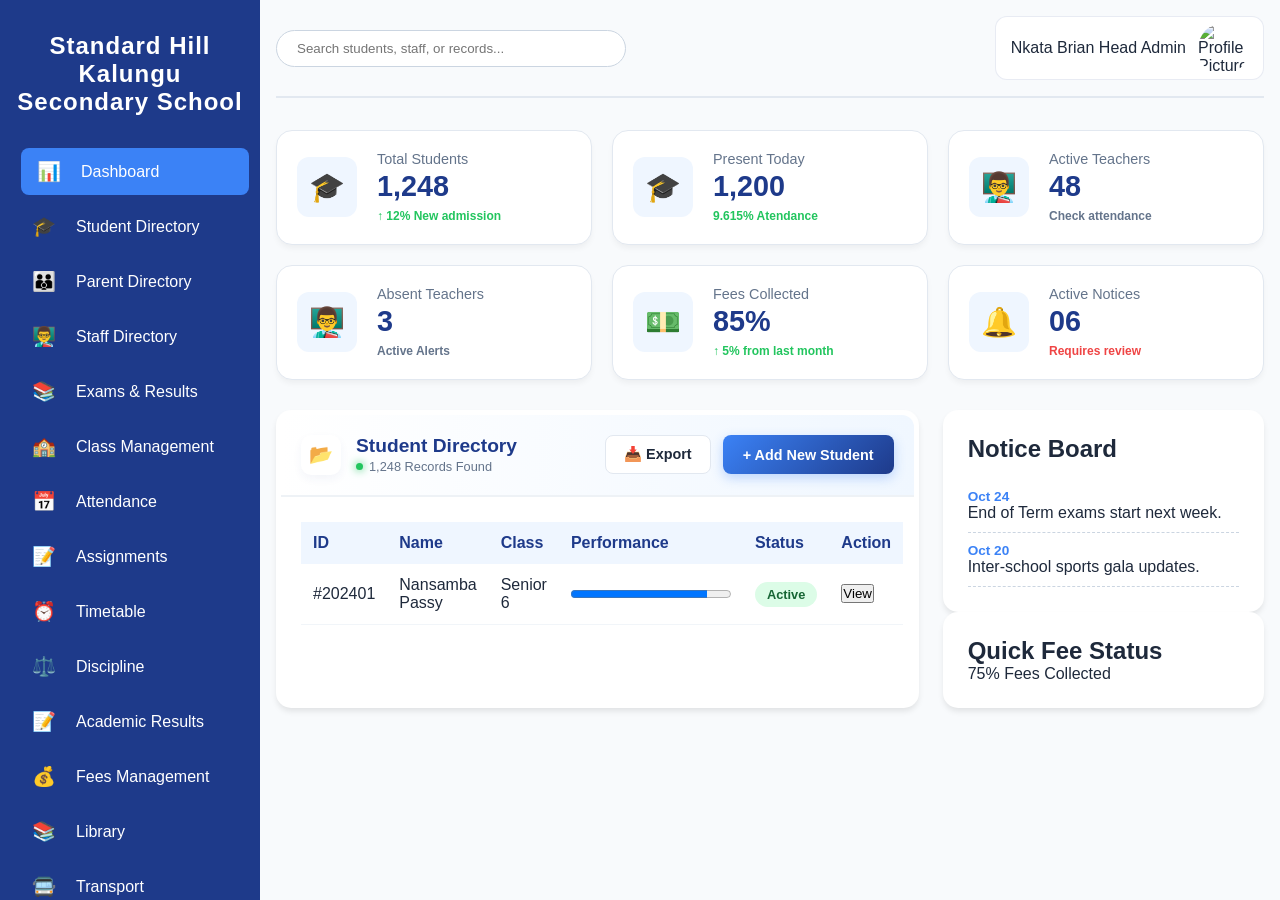
==== admin-home.html @ 6eb5aa43 "Add files via upload" ====
<!DOCTYPE html>
<html lang="en">
<head>
    <meta charset="UTF-8">
    <meta name="viewport" content="width=device-width, initial-scale=1.0">
    <title>Standard Hill Kalungu Secondary School Management System</title>
    <link rel="Stylesheet" href="Dashboard.css">
    <link rel="stylesheet" href="https://cdnjs.cloudflare.com/ajax/libs/font-awesome/6.4.0/css/all.min.css">
    <script src="main.js" defer></script>
</head>
<body>



<div class="app-wrapper">
    
<button class="hamburger" type="button" aria-label="Open menu" onclick="toggleSidebar()">
  ☰
</button>
  <aside class="sidebar" id="sidebar">
    <!-- your sidebar content exactly as-is -->
    <div class="logo">
      <h2>Standard Hill Kalungu Secondary School</h2>
    </div>
    
            <nav class="menu">
                <ul>
                <li class="active" onclick="showSection('dashboard')"><a href="Index.html"><span>📊</span> Dashboard</a></li>
                <li onclick="showSection('students')"><a href="student.html"><span>🎓</span> Student Directory</a></li>
                <li onclick="showSection('parents')"><a href="Parents.html"><span>👪</span> Parent Directory</a></li>
                <li onclick="showSection('staff')"><a href="Teachers.html"><span>👨‍🏫</span> Staff Directory</a></li>
                <li onclick="showSection('exams')"><a href="Report.html"><span>📚</span> Exams & Results</a></li>
                <li onclick="showSection('classes')"><a href="classes.html"><span>🏫</span> Class Management</a></li>
                <li onclick="showSection('attendance')"><a href="attendance.html"><span>📅</span> Attendance</a></li>
                <li onclick="showSection('assignments')"><a href="assignments.html"><span>📝</span> Assignments</a></li>
                <li onclick="showSection('timetable')"><a href="timetable.html"><span>⏰</span> Timetable</a></li>
                <li onclick="showSection('discipline')"><a href="discipline.html"><span>⚖️</span> Discipline</a></li>
                <li onclick="showSection('academics')"><a href="academics.html"><span>📝</span> Academic Results</a></li>
                <li onclick="showSection('fees')"><a href="finance.html"><span>💰</span> Fees Management</a></li>
                <li onclick="showSection('library')"><a href="library.html"><span>📚</span> Library</a></li>
                <li onclick="showSection('transport')"><a href="transport.html"><span>🚍</span> Transport</a></li>
                <li onclick="showSection('hostel')"><a href="hostel.html"><span>🏨</span> Hostel</a></li>
                <li onclick="showSection('health')"><a href="health.html"><span>🏥</span> Health Records</a></li>
                <li onclick="showSection('communication')"><a href="communication.html"><span>📞</span> Communication</a></li>
                <li onclick="showSection('events')"><a href="events.html"><span>🎉</span> Events</a></li>
                <li onclick="showSection('reports')"><a href="Report.html"><span>📈</span> Reports</a></li>
                <li onclick="showSection('notices')"><a href="notices.html"><span>🔔</span> Notices</a></li>
                <li onclick="showSection('settings')"><a href="settings.html"><span>⚙️</span> Settings</a></li>
                </ul>
            </nav>
  </aside>

  <!-- your main content wrapper -->
  
  
        <main class="main">
            
            <header class="top-header">
                <div class="search-container">
                    <input type="text" id="globalSearch" placeholder="Search students, staff, or records...">
                </div>
                <div class="System-profile" onclick="toggleProfileMenu()">
    <div class="profile-info">
        <span class="admin-name">Nkata Brian</span>
        <span class="admin-role">Head Admin</span>
    </div>
    <div class="profile-pic">
        <img src="Assets/Image/IMG-20260418-WA0035.jpg" class="profile-pic" alt="Profile Picture">
    </div>

    <div class="profile-dropdown" id="profileDropdown">
        <ul>
            <li><i class="icon">👤</i> My Profile</li>
            <li><i class="icon">⚙️</i> System Settings</li>
            <li><i class="icon">🔔</i> Notifications <span class="notif-count">3</span></li>
            <hr>
            <li class="logout-link"><i class="icon">🚪</i> Logout</li>
        </ul>
    </div>
  </div>
     </header>




     <section class="dashboard-stats">
    <div class="stat-card">
        <div class="stat-icon">🎓</div>
        <div class="stat-details">
            <h3>Total Students</h3>
            <p class="stat-number">1,248</p>
            <span class="stat-trend up">↑ 12% New admission</span>
        </div>
    </div>

    
    <div class="stat-card">
        <div class="stat-icon">🎓</div>
        <div class="stat-details">
            <h3>Present Today</h3>
            <p class="stat-number">1,200</p>
            <span class="stat-trend up">9.615% Atendance</span>
        </div>
    </div>

    <div class="stat-card">
        <div class="stat-icon">👨‍🏫</div>
        <div class="stat-details">
            <h3>Active Teachers</h3>
            <p class="stat-number">48</p>
            <span class="stat-trend">Check attendance</span>
        </div>
    </div>

    
    <div class="stat-card">
        <div class="stat-icon">👨‍🏫</div>
        <div class="stat-details">
            <h3>Absent Teachers</h3>
            <p class="stat-number">3</p>
            <span class="stat-trend">Active Alerts</span>
        </div>
    </div>

    <div class="stat-card">
        <div class="stat-icon">💵</div>
        <div class="stat-details">
            <h3>Fees Collected</h3>
            <p class="stat-number">85%</p>
            <span class="stat-trend up">↑ 5% from last month</span>
        </div>
    </div>

    <div class="stat-card">
        <div class="stat-icon">🔔</div>
        <div class="stat-details">
            <h3>Active Notices</h3>
            <p class="stat-number">06</p>
            <span class="stat-trend alert">Requires review</span>
        </div>
    </div>
</section>







<div class="content-grid">             
 <section class="data-table-container glass-card">
<div class="section-header">
    <div class="header-left">
        <div class="header-icon">📂</div>
        <div class="header-text">
            <h2>Student Directory</h2>
            <div class="header-status">
                <span class="status-dot"></span>
                <span class="status-count">1,248 Records Found</span>
            </div>
        </div>
    </div>
    
    <div class="header-actions">
        <button class="btn-secondary">📥 Export</button>
        <button class="btn-primary">+ Add New Student</button>
    </div>
</div>
 <table class="styled-table">
    <thead>
        <tr>
            <th>ID</th>
             <th>Name</th>
             <th>Class</th>
             <th>Performance</th>
             <th>Status</th>
             <th>Action</th>
             </tr>
             </thead>
             <tbody id="studentTableBody">
             <tr>
             <td>#202401</td>
             <td>Nansamba Passy</td>
             <td>Senior 6</td>
             <td><progress value="85" max="100"></progress></td>
             <td><span class="badge badge-green">Active</span></td>
             <td><button class="btn-view">View</button></td>
             </tr>
             </tbody>
             </table>
             </section>

                <aside class="right-modules">
                    <div class="notice-board glass-card">
                        <h2>Notice Board</h2>
                        <ul class="notice-list">
                            <li>
                                <span class="date">Oct 24</span>
                                <p>End of Term exams start next week.</p>
                            </li>
                            <li>
                                <span class="date">Oct 20</span>
                                <p>Inter-school sports gala updates.</p>
                            </li>
                        </ul>
                    </div>

                    <div class="fee-tracker glass-card">
                        <h2>Quick Fee Status</h2>
                        <div class="chart-placeholder">
                            <p>75% Fees Collected</p>
                        </div>
                    </div>
                </aside>

            </div>
        </main>
    </div>

    <script src="script.js"></script>
</body>
</html>
---- Dashboard.css ----
/* --- Root Variables for Easy Customization --- */
:root {
    --primary-blue: #1e3a8a;       /* Deep Royal Blue */
    --accent-blue: #3b82f6;        /* Bright Action Blue */
    --background-white: #f8fafc;   /* Soft Off-White */
    --pure-white: #ffffff;
    --text-dark: #1e293b;
    --text-light: #64748b;
    --transition-speed: 0.3s;
}

/* --- Base Reset --- */
* {
    margin: 0;
    padding: 0;
    box-sizing: border-box;
    font-family: 'Segoe UI', Roboto, Helvetica, Arial, sans-serif;
}

body {
    background-color: var(--background-white);
    color: var(--text-dark);
    overflow-x: hidden;
}

/* --- Entry Animation --- */
@keyframes slideUp {
    from { opacity: 0; transform: translateY(20px); }
    to { opacity: 1; transform: translateY(0); }
}

/* --- System Profile Container --- */
.System-profile {
    position: relative; /* Essential for dropdown positioning */
    display: flex;
    align-items: center;
    gap: 12px;
    padding: 6px 15px;
    background: rgba(255, 255, 255, 0.9);
    backdrop-filter: blur(5px);
    border: 1px solid rgba(30, 58, 138, 0.1);
    border-radius: 12px;
    cursor: pointer;
    transition: all 0.3s ease;
    user-select: none;
}

/* --- Dropdown Menu Styling --- */
.profile-dropdown {
    position: absolute relative to the profile container;
    top: calc(100% + 10px);
    right: 0;
    width: 200px;
    background: white;
    border-radius: 12px;
    box-shadow: 0 10px 25px rgba(0, 0, 0, 0.1);
    border: 1px solid #f1f5f9;
    padding: 10px 0;
    display: none; /* Hidden by default */
    z-index: 9999;
    animation: fadeInDown 0.3s ease;
}

.System-profile:hover {
    background: #ffffff;
    box-shadow: 0 5px 15px rgba(0, 0, 0, 0.05);
}


.profile-dropdown.show {
    display: block;
}

.profile-dropdown ul {
    list-style: none;
}

.profile-dropdown li {
    padding: 10px 20px;
    font-size: 0.9rem;
    color: #475569;
    display: flex;
    align-items: center;
    gap: 10px;
    transition: background 0.2s;
}

.profile-dropdown li:hover {
    background: #eff6ff;
    color: var(--accent-blue);
}

.logout-link {
    color: #ef4444 !important;
}

.notif-count {
    background: #ef4444;
    color: white;
    font-size: 0.7rem;
    padding: 2px 6px;
    border-radius: 10px;
    margin-left: auto;
}

/* --- Keyframes --- */
@keyframes fadeInDown {
    from { opacity: 0; transform: translateY(-10px); }
    to { opacity: 1; transform: translateY(0); }
}


/* --- Layout Wrapper --- */
.app-wrapper {
    display: flex;
    min-height: 100vh;
}

/* --- Sidebar Styling --- */
.sidebar {
    width: 260px;
    background-color: var(--primary-blue);
    color: var(--pure-white);
    padding: 2rem 1rem;
    position: fixed;
    height: 100vh;
    transition: width var(--transition-speed);
}

.logo h2 {
    text-align: center;
    margin-bottom: 2rem;
    font-weight: 800;
    letter-spacing: 1px;
    color: var(--pure-white);
}

.menu ul {
    list-style: none;
}

.menu li {
    padding: 12px 15px;
    margin-bottom: 8px;
    border-radius: 8px;
    cursor: pointer;
    transition: all var(--transition-speed);
    font-weight: 500;
}

.menu li:hover, .menu li.active {
    background-color: var(--accent-blue);
    transform: translateX(5px);
}

/* --- Main Content Area --- */
.main-content {
    flex: 1;
    margin-left: 260px; /* Offset for fixed sidebar */
    padding: 2rem;
    animation: slideUp 0.8s ease-out;
}

/* --- Top Header --- */
.top-header {
    display: flex;
    justify-content: space-between;
    align-items: center;
    margin-bottom: 2rem;
    padding-bottom: 1rem;
    border-bottom: 2px solid #e2e8f0;
}

#globalSearch {
    padding: 10px 20px;
    width: 350px;
    border: 1px solid #cbd5e1;
    border-radius: 25px;
    outline: none;
    transition: border-color var(--transition-speed);
}

#globalSearch:focus {
    border-color: var(--accent-blue);
    box-shadow: 0 0 8px rgba(59, 130, 246, 0.2);
}

/* --- Dashboard Statistics (Blue Cards) --- */
.dashboard-stats {
    display: grid;
    grid-template-columns: repeat(auto-fit, minmax(250px, 1fr));
    gap: 1.5rem;
    margin-bottom: 2rem;
}

.glass-card {
    background: var(--pure-white);
    padding: 1.5rem;
    border-radius: 15px;
    box-shadow: 0 4px 6px -1px rgba(0, 0, 0, 0.1);
    border: 1px solid rgba(255, 255, 255, 0.3);
    transition: transform var(--transition-speed), box-shadow var(--transition-speed);
}

.glass-card:hover {
    transform: translateY(-5px);
    box-shadow: 0 10px 15px -3px rgba(0, 0, 0, 0.1);
}

.stat {
    font-size: 2.5rem;
    font-weight: bold;
    color: var(--primary-blue);
    margin: 10px 0;
}

/* --- Table Styling --- */
.styled-table {
    width: 100%;
    border-collapse: collapse;
    margin-top: 1rem;
}

.styled-table th {
    background-color: #eff6ff;
    color: var(--primary-blue);
    text-align: left;
    padding: 12px;
}

.styled-table td {
    padding: 12px;
    border-bottom: 1px solid #f1f5f9;
}

.styled-table tr:hover {
    background-color: #f8fafc;
}

/* --- Buttons --- */
.btn-primary {
    background-color: var(--accent-blue);
    color: white;
    border: none;
    padding: 10px 20px;
    border-radius: 8px;
    cursor: pointer;
    font-weight: 600;
    transition: background var(--transition-speed);
}

.btn-primary:hover {
    background-color: var(--primary-blue);
}

/* --- Badges --- */
.badge {
    padding: 5px 12px;
    border-radius: 20px;
    font-size: 0.8rem;
    font-weight: bold;
}

.badge-green { background-color: #dcfce7; color: #166534; }

/* --- Content Grid --- */
.content-grid {
    display: grid;
    grid-template-columns: 2fr 1fr;
    gap: 1.5rem;
}

.notice-list {
    list-style: none;
    margin-top: 1rem;
}

.notice-list li {
    padding: 10px 0;
    border-bottom: 1px dashed #cbd5e1;
}

.date {
    font-weight: bold;
    color: var(--accent-blue);
    font-size: 0.85rem;
    display: block;
}

/* --- Responsive Adjustments --- */
@media (max-width: 1024px) {
    .content-grid {
        grid-template-columns: 1fr;
    }
    
    .sidebar {
        width: 80px;
    }
    
    .sidebar h2, .menu li span {
        display: none;
    }
    
    .main-content {
        margin-left: 80px;
    }
}

/* --- 1. The Responsive Container Strategy --- */
.app-wrapper {
    display: flex;
    min-height: 100vh;
    width: 100%;
}

/* --- 2. Fluid Sidebar --- */
.sidebar {
    width: 260px;
    background-color: var(--primary-blue);
    position: fixed;
    height: 100vh;
    transition: all 0.3s cubic-bezier(0.4, 0, 0.2, 1);
    z-index: 1000;
}

/* --- 3. Main Content Fluidity --- */
.main-content {
    flex: 1;
    margin-left: 260px; /* Sidebar width */
    padding: 2rem;
    width: calc(100% - 260px);
    transition: all 0.3s ease;
}

/* --- 4. Responsive Grid for Cards --- */
.dashboard-stats {
    display: grid;
    /* This line automatically fits cards based on screen width */
    grid-template-columns: repeat(auto-fit, minmax(280px, 1fr));
    gap: 1.5rem;
    margin-bottom: 2rem;
}

/* --- 5. Table Portability (The scroll trick) --- */
.data-table-container {
    width: 100%;
    overflow-x: auto; /* Adds horizontal scroll on mobile so table doesn't break */
    -webkit-overflow-scrolling: touch;
}

.styled-table {
    min-width: 600px; /* Ensures table stays readable on small screens */
}

/* --- 6. MEDIA QUERIES (The Portability Logic) --- */

/* Tablet & Large Phones (Max 1024px) */
@media (max-width: 1024px) {
    .sidebar {
        width: 80px;
    }
    
    .sidebar h2, .menu li span {
        display: none; /* Hide text, keep icons if you have them */
    }

    .main-content {
        margin-left: 80px;
        width: calc(100% - 80px);
        padding: 1.5rem;
    }

    #globalSearch {
        width: 200px;
    }
}

/* Mobile Devices (Max 768px) */
@media (max-width: 768px) {
    .app-wrapper {
        flex-direction: column; /* Stack sidebar on top of content */
    }

    .sidebar {
        position: relative;
        width: 100%;
        height: auto;
        padding: 1rem;
    }

    .sidebar h2 {
        margin-bottom: 1rem;
    }

    .menu ul {
        overflow-x: auto;
        padding-bottom: 10px;
    }

    .menu li {
        margin-right: 10px;
        margin-bottom: 0;
        white-space: nowrap;
    }

    .main-content {
        margin-left: 0;
        width: 100%;
        padding: 1rem;
    }

    .content-grid {
        grid-template-columns: 1fr; /* Force 1 column for table and notice board */
    }

    .top-header {
        flex-direction: column;
        gap: 1rem;
        align-items: flex-start;
    }

    #globalSearch {
        width: 100%;
    }
}

/* Large Monitors (Over 1600px) */
@media (min-width: 1600px) {
    .main-content {
        max-width: 1400px; /* Prevents text from being too long to read */
        margin-right: auto;
    }
}

/* Container for the stats */
.dashboard-stats {
    display: grid;
    /* Auto-fit: Automatically adds columns based on space */
    /* Minmax: Never smaller than 250px, but takes up 1 fraction of space */
    grid-template-columns: repeat(auto-fit, minmax(250px, 1fr));
    gap: 20px;
    margin-bottom: 30px;
}

/* Individual Card Styling */
.stat-card {
    position: relative;
    background: var(--pure-white);
    padding: 20px;
    border-radius: 16px;
    display: flex;
    align-items: center;
    gap: 20px;
    border: 1px solid #e2e8f0;
    box-shadow: 0 4px 6px -1px rgba(0, 0, 0, 0.05);
    transition: all 0.3s ease;
    animation: slideUp 0.5s ease forwards;
}

.stat-card:hover {
    transform: translateY(-8px);
    box-shadow: 0 20px 25px -5px rgba(30, 58, 138, 0.1);
    border-color: var(--accent-blue);
}

/* The Icon Circle */
.stat-icon {
    width: 60px;
    height: 60px;
    background: #eff6ff; /* Very light blue */
    border-radius: 12px;
    display: flex;
    align-items: center;
    justify-content: center;
    font-size: 1.8rem;
    color: var(--primary-blue);
}

/* Text details inside the card */
.stat-details h3 {
    font-size: 0.9rem;
    color: var(--text-light);
    margin-bottom: 5px;
    font-weight: 500;
}

.stat-number {
    font-size: 1.8rem;
    font-weight: 800;
    color: var(--primary-blue);
    line-height: 1;
    margin-bottom: 5px;
}

/* Trend labels (Up, Alert, etc.) */
.stat-trend {
    font-size: 0.75rem;
    font-weight: 600;
    color: var(--text-light);
}

.stat-trend.up {
    color: #22c55e; /* Green for growth */
}

.stat-trend.alert {
    color: #ef4444; /* Red for warnings */
}

/* Large Monitor Adjustment: Prevent cards from getting too wide */
@media (min-width: 1800px) {
    .dashboard-stats {
        grid-template-columns: repeat(4, 1fr);
    }
}






/* --- Enhanced Section Header --- */
.section-header {
    display: flex;
    justify-content: space-between;
    align-items: center;
    padding: 20px;
    /* Soft gradient from white to very light blue */
    background: linear-gradient(to right, #ffffff, #f0f7ff);
    border-radius: 12px 12px 0 0; 
    border-bottom: 2px solid #eef2f6;
    /* Pull the header to the edge of the glass-card padding */
    margin: -20px -20px 25px -20px; 
}

/* Left Content: Icon + Title */
.header-left {
    display: flex;
    align-items: center;
    gap: 15px;
}

.header-icon {
    width: 40px;
    height: 40px;
    background: var(--pure-white);
    border-radius: 10px;
    display: flex;
    align-items: center;
    justify-content: center;
    font-size: 1.2rem;
    box-shadow: 0 4px 10px rgba(30, 58, 138, 0.05);
}

.header-text h2 {
    font-size: 1.2rem;
    color: var(--primary-blue);
    font-weight: 700;
    margin: 0;
}

/* Status Indicator (The "Live" look) */
.header-status {
    display: flex;
    align-items: center;
    gap: 6px;
    margin-top: 2px;
}

.status-dot {
    width: 7px;
    height: 7px;
    background-color: #22c55e; /* Vibrant Green */
    border-radius: 50%;
    box-shadow: 0 0 8px #22c55e;
}

.status-count {
    font-size: 0.8rem;
    color: var(--text-light);
    font-weight: 500;
}

/* --- Action Buttons --- */
.header-actions {
    display: flex;
    gap: 12px;
}

.btn-primary {
    background: linear-gradient(135deg, var(--accent-blue), var(--primary-blue));
    color: white;
    padding: 10px 20px;
    border-radius: 8px;
    border: none;
    font-weight: 600;
    font-size: 0.9rem;
    cursor: pointer;
    transition: all 0.3s cubic-bezier(0.175, 0.885, 0.32, 1.275);
    box-shadow: 0 4px 12px rgba(59, 130, 246, 0.3);
}

.btn-primary:hover {
    transform: scale(1.03) translateY(-2px);
    box-shadow: 0 6px 18px rgba(30, 58, 138, 0.35);
}

.btn-secondary {
    background: var(--pure-white);
    color: var(--text-dark);
    padding: 10px 18px;
    border-radius: 8px;
    border: 1px solid #e2e8f0;
    font-weight: 600;
    font-size: 0.9rem;
    cursor: pointer;
    transition: all 0.2s;
}

.btn-secondary:hover {
    background: #f8fafc;
    border-color: var(--accent-blue);
    color: var(--accent-blue);
}

/* Mobile Responsiveness */
@media (max-width: 600px) {
    .section-header {
        flex-direction: column;
        align-items: flex-start;
        gap: 15px;
    }
    
    .header-actions {
        width: 100%;
    }
    
    .header-actions button {
        flex: 1;
    }
}

.menu ul li a {
    color: #ffffff; /* Sets the link text color to white */
    text-decoration: none; /* Removes the underline from the links */
    display: flex; /* Ensures the icon and text stay aligned */
    align-items: center;
    gap: 10px;
    width: 100%; /* Makes the entire area clickable */
}

/* Optional: Ensures the color stays white even after clicking (visited) */
.menu ul li a:visited {
    color: #ffffff;
}

.profile-pic {
    width: 50px;
    height: 50px;
    border-radius: 50%;
    object-fit: cover;
}


/* ===== Mobile default ===== */
@media (max-width: 768px) {
  .sidebar{
    position: fixed;
    top: 0;
    left: 0;
    height: 100vh;
    width: 85%;
    max-width: 320px;

    transform: translateX(-100%);
    transition: transform .25s ease;
    z-index: 9998;

    overflow-y: auto;
  }

  .sidebar.open{
    transform: translateX(0);
  }

  /* Make the menu links appear in a vertical raw/stack */
  .menu ul{
    display: flex;
    flex-direction: column; /* raw vertical */
    gap: 10px;
    padding: 14px 12px;
  }

  .menu ul li{
    list-style: none;
    opacity: 0;
    transform: translateY(-18px); /* start slightly above */
    transition: opacity .25s ease, transform .25s ease;
  }

  /* When sidebar opens, animate items downward (stagger) */
  .sidebar.open .menu ul li{
    opacity: 1;
    transform: translateY(0);
  }

  /* Stagger effect: adjust delays if you want faster/slower */
  .sidebar.open .menu ul li:nth-child(1){ transition-delay: 0ms; }
  .sidebar.open .menu ul li:nth-child(2){ transition-delay: 40ms; }
  .sidebar.open .menu ul li:nth-child(3){ transition-delay: 80ms; }
  .sidebar.open .menu ul li:nth-child(4){ transition-delay: 120ms; }
  .sidebar.open .menu ul li:nth-child(5){ transition-delay: 160ms; }
  .sidebar.open .menu ul li:nth-child(6){ transition-delay: 200ms; }
  .sidebar.open .menu ul li:nth-child(7){ transition-delay: 240ms; }
  .sidebar.open .menu ul li:nth-child(8){ transition-delay: 280ms; }
  .sidebar.open .menu ul li:nth-child(9){ transition-delay: 320ms; }
  .sidebar.open .menu ul li:nth-child(10){ transition-delay: 360ms; }
  .sidebar.open .menu ul li:nth-child(11){ transition-delay: 400ms; }
  .sidebar.open .menu ul li:nth-child(12){ transition-delay: 440ms; }
  .sidebar.open .menu ul li:nth-child(13){ transition-delay: 480ms; }
  .sidebar.open .menu ul li:nth-child(14){ transition-delay: 520ms; }
  .sidebar.open .menu ul li:nth-child(15){ transition-delay: 560ms; }
  .sidebar.open .menu ul li:nth-child(16){ transition-delay: 600ms; }
  .sidebar.open .menu ul li:nth-child(17){ transition-delay: 640ms; }
  .sidebar.open .menu ul li:nth-child(18){ transition-delay: 680ms; }
  .sidebar.open .menu ul li:nth-child(19){ transition-delay: 720ms; }
  .sidebar.open .menu ul li:nth-child(20){ transition-delay: 760ms; }
}

/* If you have a desktop sidebar, keep your existing styles there */

/* Base layout */
.app-wrapper{
  display: flex;
  min-height: 100vh;
}

/* Sidebar default (desktop/tablet) */
.sidebar{
  width: 260px;               /* adjust if needed */
  flex: 0 0 260px;
  color: #fff;
  position: sticky;          /* desktop */
  top: 0;
  height: 100vh;
  overflow-y: auto;
  transition: transform .25s ease;
}

/* Main content */
.main{
  flex: 1;
  padding: 16px;
}

/* Hamburger button hidden on desktop */
.hamburger{
  display: none;
  position: fixed;
  top: 14px;
  right: 14px;
  z-index: 9999;
  background: blue;
  color: #fff;
  border: 0;
  width: 44px;
  height: 44px;
  border-radius: 10px;
  cursor: pointer;
  font-size: 20px;
}

/* ---- Mobile behavior ---- */
@media (max-width: 768px){
  .app-wrapper{
    display: block; /* so sidebar can overlay */
  }

  /* Show hamburger */
  .hamburger{
    display: block;
  }

  /* Sidebar becomes overlay drawer */
  .sidebar{
    position: fixed;
    top: 0;
    left: 0;
    height: 100vh;
    transform: translateX(-100%); /* hidden by default */
    z-index: 9998;
    width: 85%;
    flex: 0 0 85%;
    box-shadow: 6px 0 20px rgba(0,0,0,.35);
  }

  /* When open */
  .sidebar.open{
    transform: translateX(0);
  }

  /* Optional: dim background (if you want) */
  /* You can implement an overlay if desired; simplest version without overlay works fine */
}



/* Ensure the sidebar is visible when toggled on mobile */
#sidebar.active {
    left: 0;
    width: 250px; /* Adjust based on your design */
    display: block !important;
}

/* Specific styling for the icons inside the menu */
.menu ul li a span {
    display: inline-block;
    margin-right: 10px;
    font-size: 1.2rem; /* Makes icons slightly larger for touch targets */
    min-width: 25px;   /* Keeps icons aligned vertically */
    text-align: center;
}

@media (max-width: 768px) {
    /* If you want to show ONLY icons on very small screens to save space */
    /* Uncomment the lines below if that is your preference */
    /* .menu ul li a {
        text-align: center;
    }
    .menu ul li a span {
        margin-right: 0;
        font-size: 1.5rem;
    }
    */
}
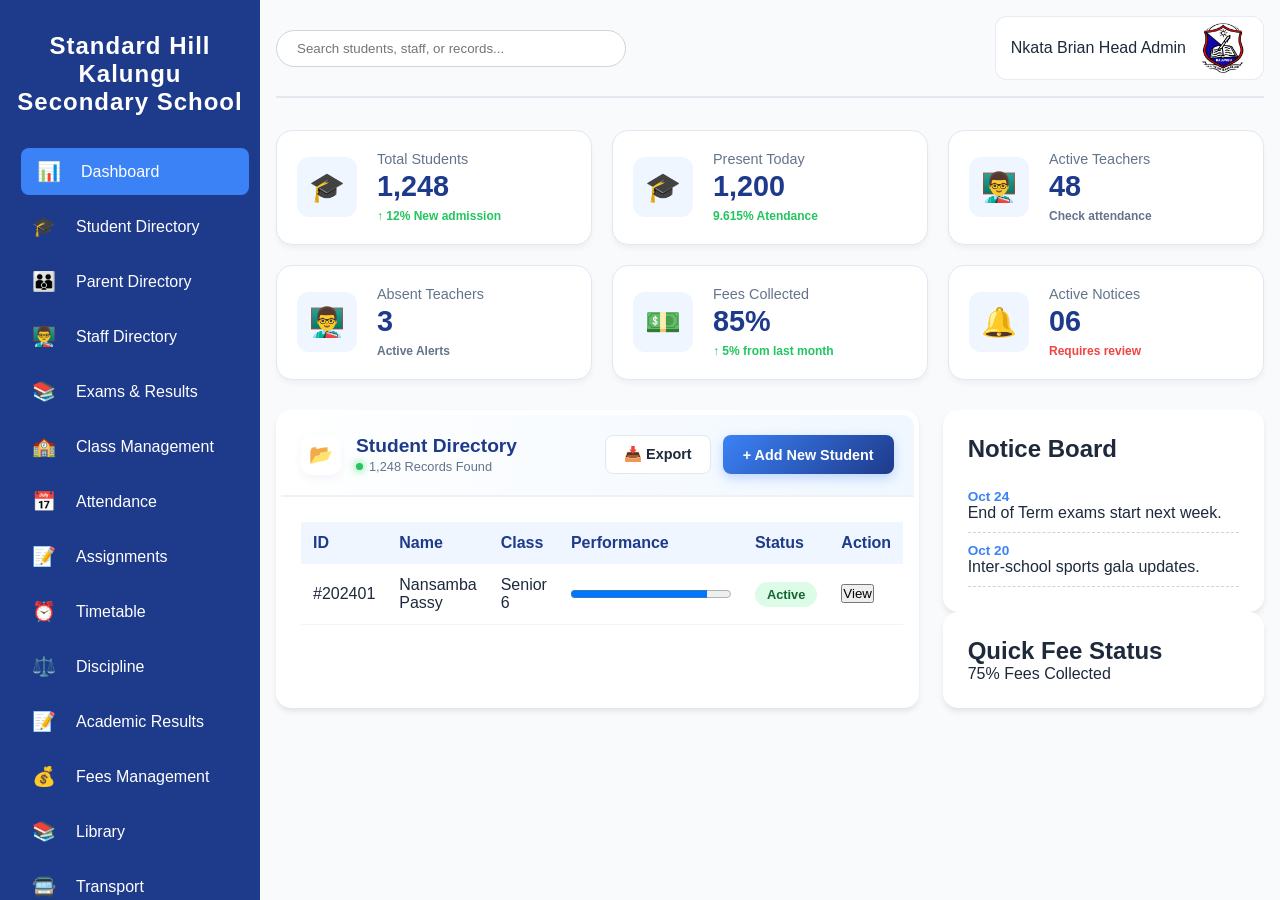
==== commit 067f822b: "Update admin-home.html" ====
--- a/admin-home.html
+++ b/admin-home.html
@@ -4,7 +4,7 @@
     <meta charset="UTF-8">
     <meta name="viewport" content="width=device-width, initial-scale=1.0">
     <title>Standard Hill Kalungu Secondary School Management System</title>
-    <link rel="Stylesheet" href="Dashboard.css">
+    <link rel="Stylesheet" href="dashboard.css">
     <link rel="stylesheet" href="https://cdnjs.cloudflare.com/ajax/libs/font-awesome/6.4.0/css/all.min.css">
     <script src="main.js" defer></script>
 </head>
@@ -65,7 +65,7 @@
         <span class="admin-role">Head Admin</span>
     </div>
     <div class="profile-pic">
-        <img src="Assets/Image/IMG-20260418-WA0035.jpg" class="profile-pic" alt="Profile Picture">
+        <img src="IMG-20260418-WA0035.jpg" class="profile-pic" alt="Profile Picture">
     </div>
 
     <div class="profile-dropdown" id="profileDropdown">
@@ -219,4 +219,4 @@
 
     <script src="script.js"></script>
 </body>
-</html>+</html>
--- a/dashboard.css
+++ b/dashboard.css
@@ -0,0 +1,835 @@
+/* --- Root Variables for Easy Customization --- */
+:root {
+    --primary-blue: #1e3a8a;       /* Deep Royal Blue */
+    --accent-blue: #3b82f6;        /* Bright Action Blue */
+    --background-white: #f8fafc;   /* Soft Off-White */
+    --pure-white: #ffffff;
+    --text-dark: #1e293b;
+    --text-light: #64748b;
+    --transition-speed: 0.3s;
+}
+
+/* --- Base Reset --- */
+* {
+    margin: 0;
+    padding: 0;
+    box-sizing: border-box;
+    font-family: 'Segoe UI', Roboto, Helvetica, Arial, sans-serif;
+}
+
+body {
+    background-color: var(--background-white);
+    color: var(--text-dark);
+    overflow-x: hidden;
+}
+
+/* --- Entry Animation --- */
+@keyframes slideUp {
+    from { opacity: 0; transform: translateY(20px); }
+    to { opacity: 1; transform: translateY(0); }
+}
+
+/* --- System Profile Container --- */
+.System-profile {
+    position: relative; /* Essential for dropdown positioning */
+    display: flex;
+    align-items: center;
+    gap: 12px;
+    padding: 6px 15px;
+    background: rgba(255, 255, 255, 0.9);
+    backdrop-filter: blur(5px);
+    border: 1px solid rgba(30, 58, 138, 0.1);
+    border-radius: 12px;
+    cursor: pointer;
+    transition: all 0.3s ease;
+    user-select: none;
+}
+
+/* --- Dropdown Menu Styling --- */
+.profile-dropdown {
+    position: absolute relative to the profile container;
+    top: calc(100% + 10px);
+    right: 0;
+    width: 200px;
+    background: white;
+    border-radius: 12px;
+    box-shadow: 0 10px 25px rgba(0, 0, 0, 0.1);
+    border: 1px solid #f1f5f9;
+    padding: 10px 0;
+    display: none; /* Hidden by default */
+    z-index: 9999;
+    animation: fadeInDown 0.3s ease;
+}
+
+.System-profile:hover {
+    background: #ffffff;
+    box-shadow: 0 5px 15px rgba(0, 0, 0, 0.05);
+}
+
+
+.profile-dropdown.show {
+    display: block;
+}
+
+.profile-dropdown ul {
+    list-style: none;
+}
+
+.profile-dropdown li {
+    padding: 10px 20px;
+    font-size: 0.9rem;
+    color: #475569;
+    display: flex;
+    align-items: center;
+    gap: 10px;
+    transition: background 0.2s;
+}
+
+.profile-dropdown li:hover {
+    background: #eff6ff;
+    color: var(--accent-blue);
+}
+
+.logout-link {
+    color: #ef4444 !important;
+}
+
+.notif-count {
+    background: #ef4444;
+    color: white;
+    font-size: 0.7rem;
+    padding: 2px 6px;
+    border-radius: 10px;
+    margin-left: auto;
+}
+
+/* --- Keyframes --- */
+@keyframes fadeInDown {
+    from { opacity: 0; transform: translateY(-10px); }
+    to { opacity: 1; transform: translateY(0); }
+}
+
+
+/* --- Layout Wrapper --- */
+.app-wrapper {
+    display: flex;
+    min-height: 100vh;
+}
+
+/* --- Sidebar Styling --- */
+.sidebar {
+    width: 260px;
+    background-color: var(--primary-blue);
+    color: var(--pure-white);
+    padding: 2rem 1rem;
+    position: fixed;
+    height: 100vh;
+    transition: width var(--transition-speed);
+}
+
+.logo h2 {
+    text-align: center;
+    margin-bottom: 2rem;
+    font-weight: 800;
+    letter-spacing: 1px;
+    color: var(--pure-white);
+}
+
+.menu ul {
+    list-style: none;
+}
+
+.menu li {
+    padding: 12px 15px;
+    margin-bottom: 8px;
+    border-radius: 8px;
+    cursor: pointer;
+    transition: all var(--transition-speed);
+    font-weight: 500;
+}
+
+.menu li:hover, .menu li.active {
+    background-color: var(--accent-blue);
+    transform: translateX(5px);
+}
+
+/* --- Main Content Area --- */
+.main-content {
+    flex: 1;
+    margin-left: 260px; /* Offset for fixed sidebar */
+    padding: 2rem;
+    animation: slideUp 0.8s ease-out;
+}
+
+/* --- Top Header --- */
+.top-header {
+    display: flex;
+    justify-content: space-between;
+    align-items: center;
+    margin-bottom: 2rem;
+    padding-bottom: 1rem;
+    border-bottom: 2px solid #e2e8f0;
+}
+
+#globalSearch {
+    padding: 10px 20px;
+    width: 350px;
+    border: 1px solid #cbd5e1;
+    border-radius: 25px;
+    outline: none;
+    transition: border-color var(--transition-speed);
+}
+
+#globalSearch:focus {
+    border-color: var(--accent-blue);
+    box-shadow: 0 0 8px rgba(59, 130, 246, 0.2);
+}
+
+/* --- Dashboard Statistics (Blue Cards) --- */
+.dashboard-stats {
+    display: grid;
+    grid-template-columns: repeat(auto-fit, minmax(250px, 1fr));
+    gap: 1.5rem;
+    margin-bottom: 2rem;
+}
+
+.glass-card {
+    background: var(--pure-white);
+    padding: 1.5rem;
+    border-radius: 15px;
+    box-shadow: 0 4px 6px -1px rgba(0, 0, 0, 0.1);
+    border: 1px solid rgba(255, 255, 255, 0.3);
+    transition: transform var(--transition-speed), box-shadow var(--transition-speed);
+}
+
+.glass-card:hover {
+    transform: translateY(-5px);
+    box-shadow: 0 10px 15px -3px rgba(0, 0, 0, 0.1);
+}
+
+.stat {
+    font-size: 2.5rem;
+    font-weight: bold;
+    color: var(--primary-blue);
+    margin: 10px 0;
+}
+
+/* --- Table Styling --- */
+.styled-table {
+    width: 100%;
+    border-collapse: collapse;
+    margin-top: 1rem;
+}
+
+.styled-table th {
+    background-color: #eff6ff;
+    color: var(--primary-blue);
+    text-align: left;
+    padding: 12px;
+}
+
+.styled-table td {
+    padding: 12px;
+    border-bottom: 1px solid #f1f5f9;
+}
+
+.styled-table tr:hover {
+    background-color: #f8fafc;
+}
+
+/* --- Buttons --- */
+.btn-primary {
+    background-color: var(--accent-blue);
+    color: white;
+    border: none;
+    padding: 10px 20px;
+    border-radius: 8px;
+    cursor: pointer;
+    font-weight: 600;
+    transition: background var(--transition-speed);
+}
+
+.btn-primary:hover {
+    background-color: var(--primary-blue);
+}
+
+/* --- Badges --- */
+.badge {
+    padding: 5px 12px;
+    border-radius: 20px;
+    font-size: 0.8rem;
+    font-weight: bold;
+}
+
+.badge-green { background-color: #dcfce7; color: #166534; }
+
+/* --- Content Grid --- */
+.content-grid {
+    display: grid;
+    grid-template-columns: 2fr 1fr;
+    gap: 1.5rem;
+}
+
+.notice-list {
+    list-style: none;
+    margin-top: 1rem;
+}
+
+.notice-list li {
+    padding: 10px 0;
+    border-bottom: 1px dashed #cbd5e1;
+}
+
+.date {
+    font-weight: bold;
+    color: var(--accent-blue);
+    font-size: 0.85rem;
+    display: block;
+}
+
+/* --- Responsive Adjustments --- */
+@media (max-width: 1024px) {
+    .content-grid {
+        grid-template-columns: 1fr;
+    }
+    
+    .sidebar {
+        width: 80px;
+    }
+    
+    .sidebar h2, .menu li span {
+        display: none;
+    }
+    
+    .main-content {
+        margin-left: 80px;
+    }
+}
+
+/* --- 1. The Responsive Container Strategy --- */
+.app-wrapper {
+    display: flex;
+    min-height: 100vh;
+    width: 100%;
+}
+
+/* --- 2. Fluid Sidebar --- */
+.sidebar {
+    width: 260px;
+    background-color: var(--primary-blue);
+    position: fixed;
+    height: 100vh;
+    transition: all 0.3s cubic-bezier(0.4, 0, 0.2, 1);
+    z-index: 1000;
+}
+
+/* --- 3. Main Content Fluidity --- */
+.main-content {
+    flex: 1;
+    margin-left: 260px; /* Sidebar width */
+    padding: 2rem;
+    width: calc(100% - 260px);
+    transition: all 0.3s ease;
+}
+
+/* --- 4. Responsive Grid for Cards --- */
+.dashboard-stats {
+    display: grid;
+    /* This line automatically fits cards based on screen width */
+    grid-template-columns: repeat(auto-fit, minmax(280px, 1fr));
+    gap: 1.5rem;
+    margin-bottom: 2rem;
+}
+
+/* --- 5. Table Portability (The scroll trick) --- */
+.data-table-container {
+    width: 100%;
+    overflow-x: auto; /* Adds horizontal scroll on mobile so table doesn't break */
+    -webkit-overflow-scrolling: touch;
+}
+
+.styled-table {
+    min-width: 600px; /* Ensures table stays readable on small screens */
+}
+
+/* --- 6. MEDIA QUERIES (The Portability Logic) --- */
+
+/* Tablet & Large Phones (Max 1024px) */
+@media (max-width: 1024px) {
+    .sidebar {
+        width: 80px;
+    }
+    
+    .sidebar h2, .menu li span {
+        display: none; /* Hide text, keep icons if you have them */
+    }
+
+    .main-content {
+        margin-left: 80px;
+        width: calc(100% - 80px);
+        padding: 1.5rem;
+    }
+
+    #globalSearch {
+        width: 200px;
+    }
+}
+
+/* Mobile Devices (Max 768px) */
+@media (max-width: 768px) {
+    .app-wrapper {
+        flex-direction: column; /* Stack sidebar on top of content */
+    }
+
+    .sidebar {
+        position: relative;
+        width: 100%;
+        height: auto;
+        padding: 1rem;
+    }
+
+    .sidebar h2 {
+        margin-bottom: 1rem;
+    }
+
+    .menu ul {
+        overflow-x: auto;
+        padding-bottom: 10px;
+    }
+
+    .menu li {
+        margin-right: 10px;
+        margin-bottom: 0;
+        white-space: nowrap;
+    }
+
+    .main-content {
+        margin-left: 0;
+        width: 100%;
+        padding: 1rem;
+    }
+
+    .content-grid {
+        grid-template-columns: 1fr; /* Force 1 column for table and notice board */
+    }
+
+    .top-header {
+        flex-direction: column;
+        gap: 1rem;
+        align-items: flex-start;
+    }
+
+    #globalSearch {
+        width: 100%;
+    }
+}
+
+/* Large Monitors (Over 1600px) */
+@media (min-width: 1600px) {
+    .main-content {
+        max-width: 1400px; /* Prevents text from being too long to read */
+        margin-right: auto;
+    }
+}
+
+/* Container for the stats */
+.dashboard-stats {
+    display: grid;
+    /* Auto-fit: Automatically adds columns based on space */
+    /* Minmax: Never smaller than 250px, but takes up 1 fraction of space */
+    grid-template-columns: repeat(auto-fit, minmax(250px, 1fr));
+    gap: 20px;
+    margin-bottom: 30px;
+}
+
+/* Individual Card Styling */
+.stat-card {
+    position: relative;
+    background: var(--pure-white);
+    padding: 20px;
+    border-radius: 16px;
+    display: flex;
+    align-items: center;
+    gap: 20px;
+    border: 1px solid #e2e8f0;
+    box-shadow: 0 4px 6px -1px rgba(0, 0, 0, 0.05);
+    transition: all 0.3s ease;
+    animation: slideUp 0.5s ease forwards;
+}
+
+.stat-card:hover {
+    transform: translateY(-8px);
+    box-shadow: 0 20px 25px -5px rgba(30, 58, 138, 0.1);
+    border-color: var(--accent-blue);
+}
+
+/* The Icon Circle */
+.stat-icon {
+    width: 60px;
+    height: 60px;
+    background: #eff6ff; /* Very light blue */
+    border-radius: 12px;
+    display: flex;
+    align-items: center;
+    justify-content: center;
+    font-size: 1.8rem;
+    color: var(--primary-blue);
+}
+
+/* Text details inside the card */
+.stat-details h3 {
+    font-size: 0.9rem;
+    color: var(--text-light);
+    margin-bottom: 5px;
+    font-weight: 500;
+}
+
+.stat-number {
+    font-size: 1.8rem;
+    font-weight: 800;
+    color: var(--primary-blue);
+    line-height: 1;
+    margin-bottom: 5px;
+}
+
+/* Trend labels (Up, Alert, etc.) */
+.stat-trend {
+    font-size: 0.75rem;
+    font-weight: 600;
+    color: var(--text-light);
+}
+
+.stat-trend.up {
+    color: #22c55e; /* Green for growth */
+}
+
+.stat-trend.alert {
+    color: #ef4444; /* Red for warnings */
+}
+
+/* Large Monitor Adjustment: Prevent cards from getting too wide */
+@media (min-width: 1800px) {
+    .dashboard-stats {
+        grid-template-columns: repeat(4, 1fr);
+    }
+}
+
+
+
+
+
+
+/* --- Enhanced Section Header --- */
+.section-header {
+    display: flex;
+    justify-content: space-between;
+    align-items: center;
+    padding: 20px;
+    /* Soft gradient from white to very light blue */
+    background: linear-gradient(to right, #ffffff, #f0f7ff);
+    border-radius: 12px 12px 0 0; 
+    border-bottom: 2px solid #eef2f6;
+    /* Pull the header to the edge of the glass-card padding */
+    margin: -20px -20px 25px -20px; 
+}
+
+/* Left Content: Icon + Title */
+.header-left {
+    display: flex;
+    align-items: center;
+    gap: 15px;
+}
+
+.header-icon {
+    width: 40px;
+    height: 40px;
+    background: var(--pure-white);
+    border-radius: 10px;
+    display: flex;
+    align-items: center;
+    justify-content: center;
+    font-size: 1.2rem;
+    box-shadow: 0 4px 10px rgba(30, 58, 138, 0.05);
+}
+
+.header-text h2 {
+    font-size: 1.2rem;
+    color: var(--primary-blue);
+    font-weight: 700;
+    margin: 0;
+}
+
+/* Status Indicator (The "Live" look) */
+.header-status {
+    display: flex;
+    align-items: center;
+    gap: 6px;
+    margin-top: 2px;
+}
+
+.status-dot {
+    width: 7px;
+    height: 7px;
+    background-color: #22c55e; /* Vibrant Green */
+    border-radius: 50%;
+    box-shadow: 0 0 8px #22c55e;
+}
+
+.status-count {
+    font-size: 0.8rem;
+    color: var(--text-light);
+    font-weight: 500;
+}
+
+/* --- Action Buttons --- */
+.header-actions {
+    display: flex;
+    gap: 12px;
+}
+
+.btn-primary {
+    background: linear-gradient(135deg, var(--accent-blue), var(--primary-blue));
+    color: white;
+    padding: 10px 20px;
+    border-radius: 8px;
+    border: none;
+    font-weight: 600;
+    font-size: 0.9rem;
+    cursor: pointer;
+    transition: all 0.3s cubic-bezier(0.175, 0.885, 0.32, 1.275);
+    box-shadow: 0 4px 12px rgba(59, 130, 246, 0.3);
+}
+
+.btn-primary:hover {
+    transform: scale(1.03) translateY(-2px);
+    box-shadow: 0 6px 18px rgba(30, 58, 138, 0.35);
+}
+
+.btn-secondary {
+    background: var(--pure-white);
+    color: var(--text-dark);
+    padding: 10px 18px;
+    border-radius: 8px;
+    border: 1px solid #e2e8f0;
+    font-weight: 600;
+    font-size: 0.9rem;
+    cursor: pointer;
+    transition: all 0.2s;
+}
+
+.btn-secondary:hover {
+    background: #f8fafc;
+    border-color: var(--accent-blue);
+    color: var(--accent-blue);
+}
+
+/* Mobile Responsiveness */
+@media (max-width: 600px) {
+    .section-header {
+        flex-direction: column;
+        align-items: flex-start;
+        gap: 15px;
+    }
+    
+    .header-actions {
+        width: 100%;
+    }
+    
+    .header-actions button {
+        flex: 1;
+    }
+}
+
+.menu ul li a {
+    color: #ffffff; /* Sets the link text color to white */
+    text-decoration: none; /* Removes the underline from the links */
+    display: flex; /* Ensures the icon and text stay aligned */
+    align-items: center;
+    gap: 10px;
+    width: 100%; /* Makes the entire area clickable */
+}
+
+/* Optional: Ensures the color stays white even after clicking (visited) */
+.menu ul li a:visited {
+    color: #ffffff;
+}
+
+.profile-pic {
+    width: 50px;
+    height: 50px;
+    border-radius: 50%;
+    object-fit: cover;
+}
+
+
+/* ===== Mobile default ===== */
+@media (max-width: 768px) {
+  .sidebar{
+    position: fixed;
+    top: 0;
+    left: 0;
+    height: 100vh;
+    width: 85%;
+    max-width: 320px;
+
+    transform: translateX(-100%);
+    transition: transform .25s ease;
+    z-index: 9998;
+
+    overflow-y: auto;
+  }
+
+  .sidebar.open{
+    transform: translateX(0);
+  }
+
+  /* Make the menu links appear in a vertical raw/stack */
+  .menu ul{
+    display: flex;
+    flex-direction: column; /* raw vertical */
+    gap: 10px;
+    padding: 14px 12px;
+  }
+
+  .menu ul li{
+    list-style: none;
+    opacity: 0;
+    transform: translateY(-18px); /* start slightly above */
+    transition: opacity .25s ease, transform .25s ease;
+  }
+
+  /* When sidebar opens, animate items downward (stagger) */
+  .sidebar.open .menu ul li{
+    opacity: 1;
+    transform: translateY(0);
+  }
+
+  /* Stagger effect: adjust delays if you want faster/slower */
+  .sidebar.open .menu ul li:nth-child(1){ transition-delay: 0ms; }
+  .sidebar.open .menu ul li:nth-child(2){ transition-delay: 40ms; }
+  .sidebar.open .menu ul li:nth-child(3){ transition-delay: 80ms; }
+  .sidebar.open .menu ul li:nth-child(4){ transition-delay: 120ms; }
+  .sidebar.open .menu ul li:nth-child(5){ transition-delay: 160ms; }
+  .sidebar.open .menu ul li:nth-child(6){ transition-delay: 200ms; }
+  .sidebar.open .menu ul li:nth-child(7){ transition-delay: 240ms; }
+  .sidebar.open .menu ul li:nth-child(8){ transition-delay: 280ms; }
+  .sidebar.open .menu ul li:nth-child(9){ transition-delay: 320ms; }
+  .sidebar.open .menu ul li:nth-child(10){ transition-delay: 360ms; }
+  .sidebar.open .menu ul li:nth-child(11){ transition-delay: 400ms; }
+  .sidebar.open .menu ul li:nth-child(12){ transition-delay: 440ms; }
+  .sidebar.open .menu ul li:nth-child(13){ transition-delay: 480ms; }
+  .sidebar.open .menu ul li:nth-child(14){ transition-delay: 520ms; }
+  .sidebar.open .menu ul li:nth-child(15){ transition-delay: 560ms; }
+  .sidebar.open .menu ul li:nth-child(16){ transition-delay: 600ms; }
+  .sidebar.open .menu ul li:nth-child(17){ transition-delay: 640ms; }
+  .sidebar.open .menu ul li:nth-child(18){ transition-delay: 680ms; }
+  .sidebar.open .menu ul li:nth-child(19){ transition-delay: 720ms; }
+  .sidebar.open .menu ul li:nth-child(20){ transition-delay: 760ms; }
+}
+
+/* If you have a desktop sidebar, keep your existing styles there */
+
+/* Base layout */
+.app-wrapper{
+  display: flex;
+  min-height: 100vh;
+}
+
+/* Sidebar default (desktop/tablet) */
+.sidebar{
+  width: 260px;               /* adjust if needed */
+  flex: 0 0 260px;
+  color: #fff;
+  position: sticky;          /* desktop */
+  top: 0;
+  height: 100vh;
+  overflow-y: auto;
+  transition: transform .25s ease;
+}
+
+/* Main content */
+.main{
+  flex: 1;
+  padding: 16px;
+}
+
+/* Hamburger button hidden on desktop */
+.hamburger{
+  display: none;
+  position: fixed;
+  top: 14px;
+  right: 14px;
+  z-index: 9999;
+  background: blue;
+  color: #fff;
+  border: 0;
+  width: 44px;
+  height: 44px;
+  border-radius: 10px;
+  cursor: pointer;
+  font-size: 20px;
+}
+
+/* ---- Mobile behavior ---- */
+@media (max-width: 768px){
+  .app-wrapper{
+    display: block; /* so sidebar can overlay */
+  }
+
+  /* Show hamburger */
+  .hamburger{
+    display: block;
+  }
+
+  /* Sidebar becomes overlay drawer */
+  .sidebar{
+    position: fixed;
+    top: 0;
+    left: 0;
+    height: 100vh;
+    transform: translateX(-100%); /* hidden by default */
+    z-index: 9998;
+    width: 85%;
+    flex: 0 0 85%;
+    box-shadow: 6px 0 20px rgba(0,0,0,.35);
+  }
+
+  /* When open */
+  .sidebar.open{
+    transform: translateX(0);
+  }
+
+  /* Optional: dim background (if you want) */
+  /* You can implement an overlay if desired; simplest version without overlay works fine */
+}
+
+
+
+/* Ensure the sidebar is visible when toggled on mobile */
+#sidebar.active {
+    left: 0;
+    width: 250px; /* Adjust based on your design */
+    display: block !important;
+}
+
+/* Specific styling for the icons inside the menu */
+.menu ul li a span {
+    display: inline-block;
+    margin-right: 10px;
+    font-size: 1.2rem; /* Makes icons slightly larger for touch targets */
+    min-width: 25px;   /* Keeps icons aligned vertically */
+    text-align: center;
+}
+
+@media (max-width: 768px) {
+    /* If you want to show ONLY icons on very small screens to save space */
+    /* Uncomment the lines below if that is your preference */
+    /* .menu ul li a {
+        text-align: center;
+    }
+    .menu ul li a span {
+        margin-right: 0;
+        font-size: 1.5rem;
+    }
+    */
+}
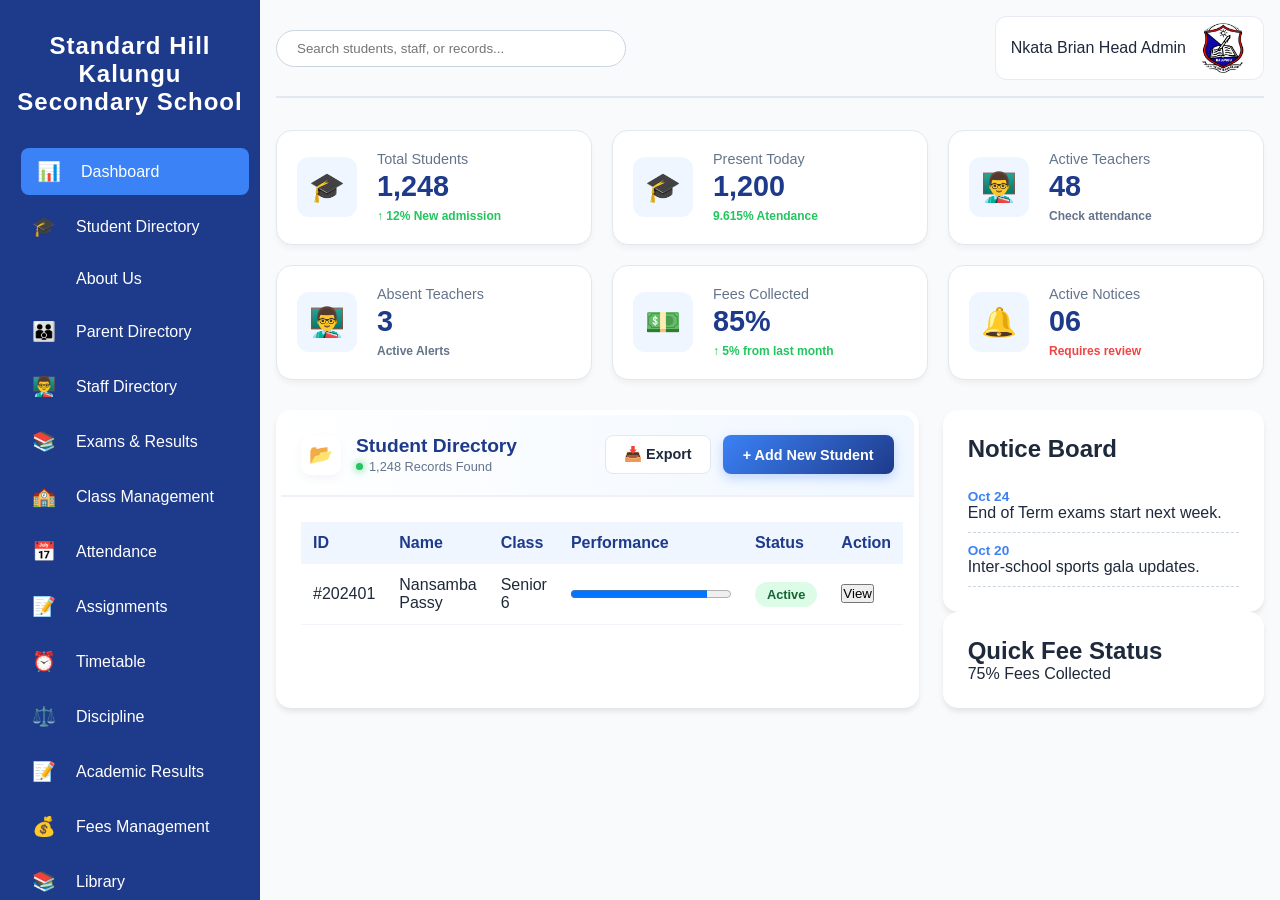
==== commit 67aaef3f: "Update admin-home.html" ====
--- a/admin-home.html
+++ b/admin-home.html
@@ -27,6 +27,7 @@
                 <ul>
                 <li class="active" onclick="showSection('dashboard')"><a href="Index.html"><span>📊</span> Dashboard</a></li>
                 <li onclick="showSection('students')"><a href="student.html"><span>🎓</span> Student Directory</a></li>
+                <li onclick="showSection('students')"><a href="about.html"><span></span> About Us</a></li>
                 <li onclick="showSection('parents')"><a href="Parents.html"><span>👪</span> Parent Directory</a></li>
                 <li onclick="showSection('staff')"><a href="Teachers.html"><span>👨‍🏫</span> Staff Directory</a></li>
                 <li onclick="showSection('exams')"><a href="Report.html"><span>📚</span> Exams & Results</a></li>
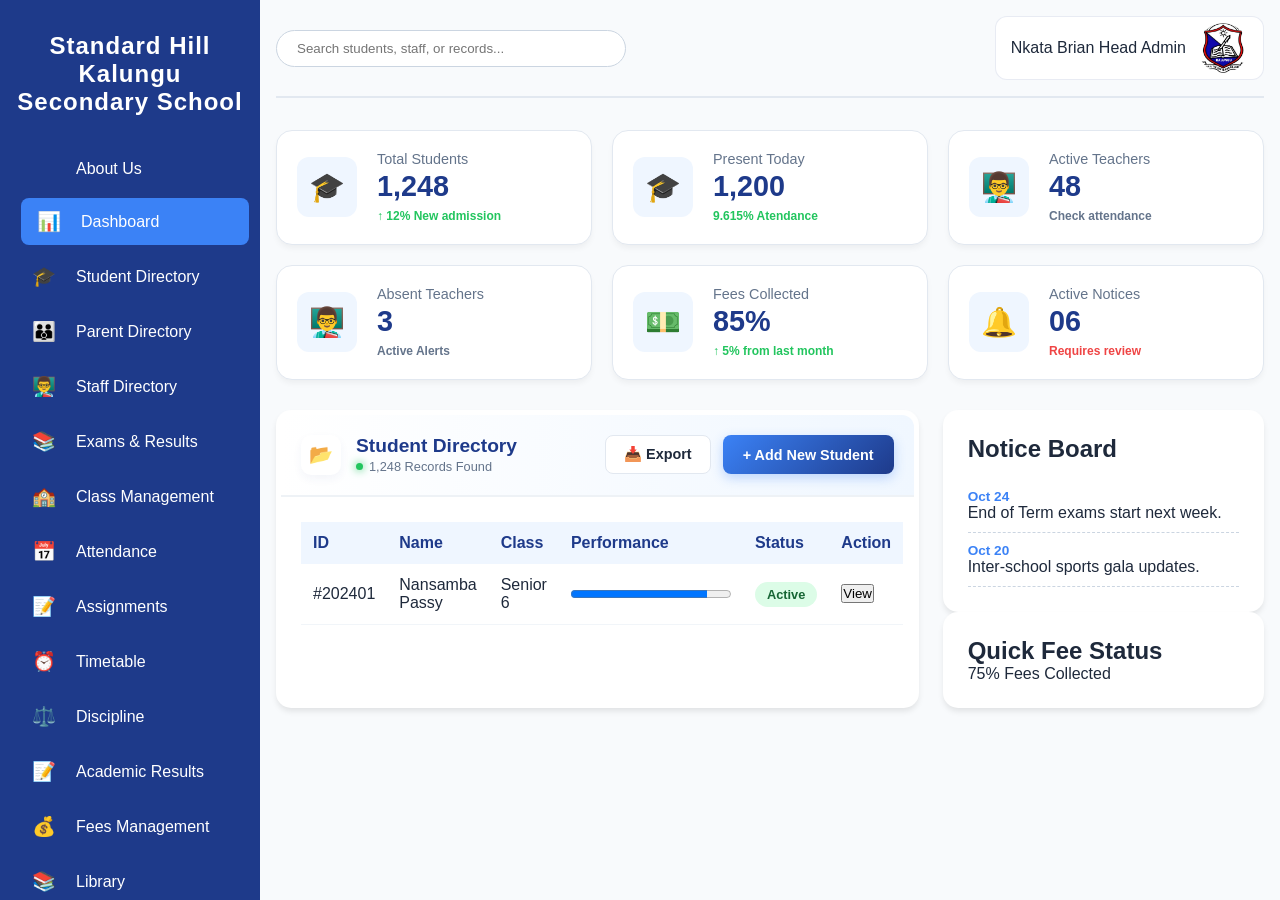
==== commit 7a52c17f: "Update admin-home.html" ====
--- a/admin-home.html
+++ b/admin-home.html
@@ -25,9 +25,9 @@
     
             <nav class="menu">
                 <ul>
+                <li onclick="showSection('students')"><a href="about.html"><span></span> About Us</a></li>
                 <li class="active" onclick="showSection('dashboard')"><a href="Index.html"><span>📊</span> Dashboard</a></li>
                 <li onclick="showSection('students')"><a href="student.html"><span>🎓</span> Student Directory</a></li>
-                <li onclick="showSection('students')"><a href="about.html"><span></span> About Us</a></li>
                 <li onclick="showSection('parents')"><a href="Parents.html"><span>👪</span> Parent Directory</a></li>
                 <li onclick="showSection('staff')"><a href="Teachers.html"><span>👨‍🏫</span> Staff Directory</a></li>
                 <li onclick="showSection('exams')"><a href="Report.html"><span>📚</span> Exams & Results</a></li>
